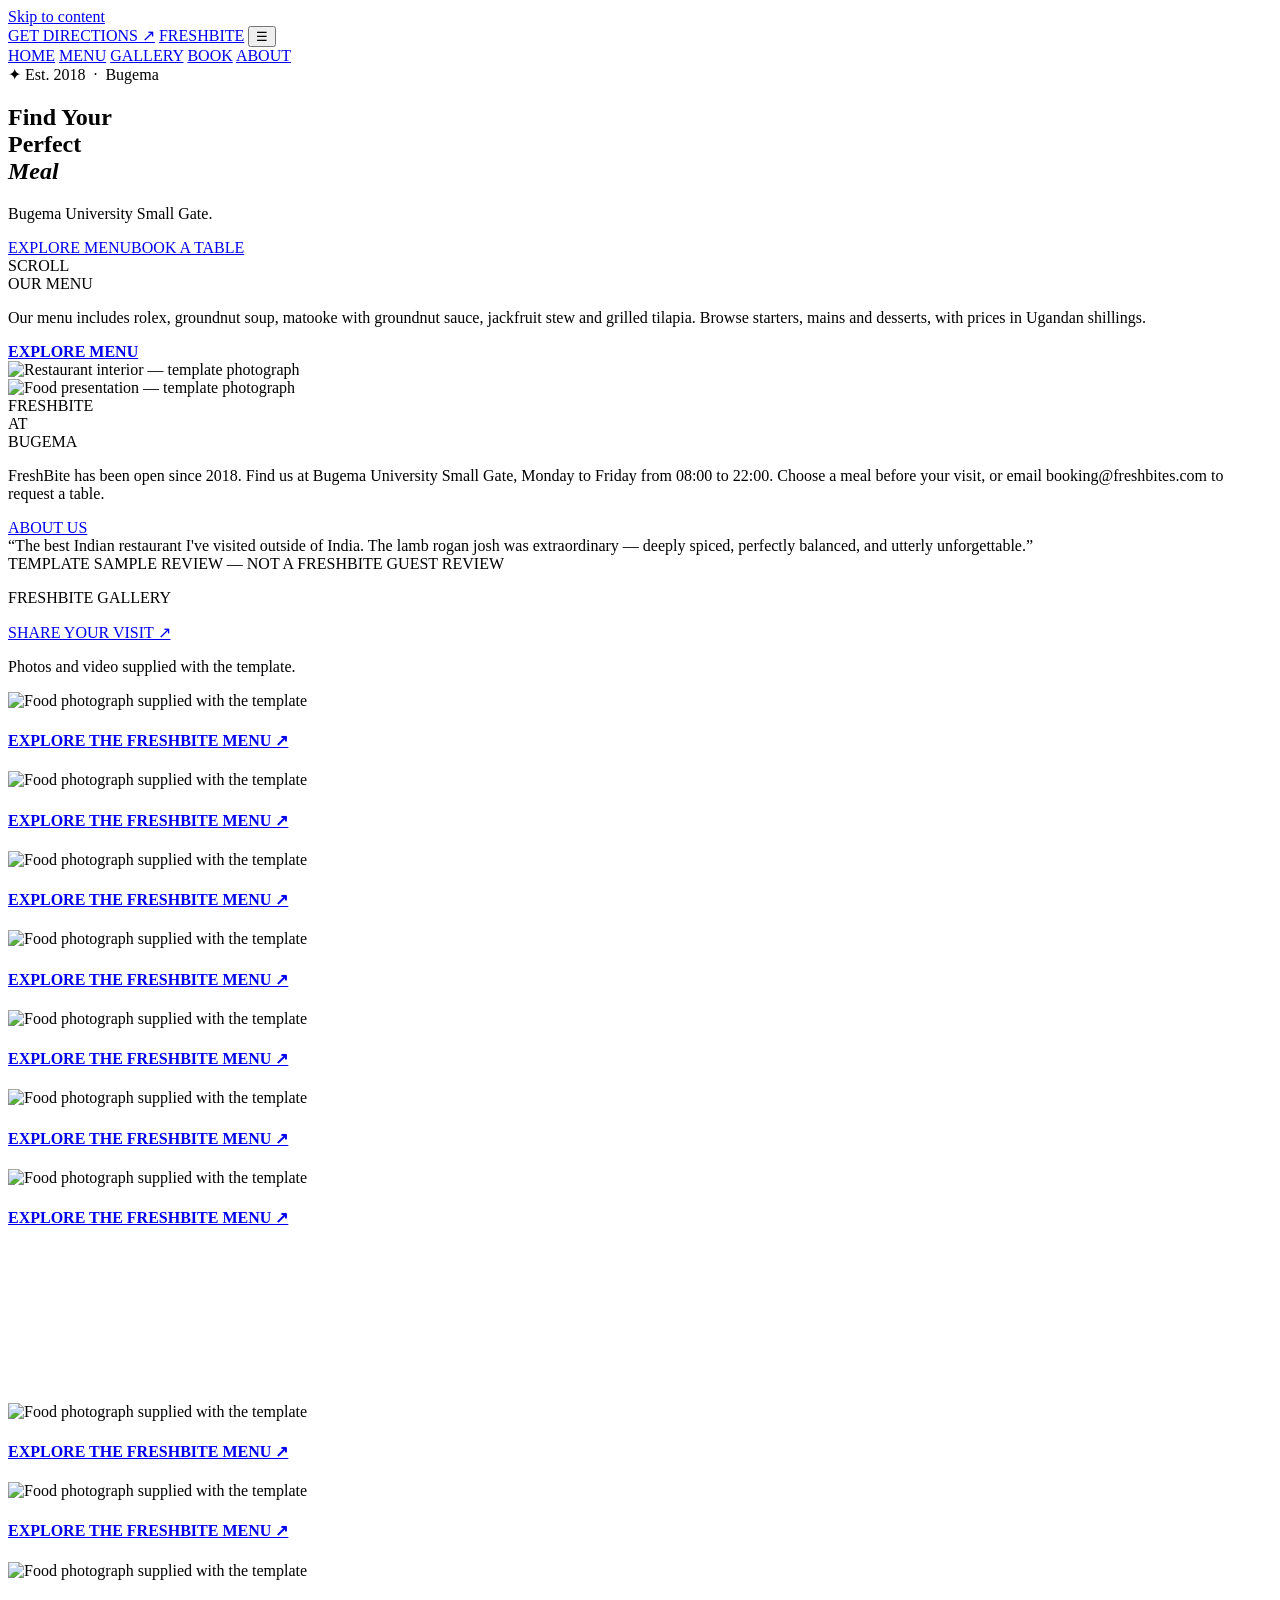
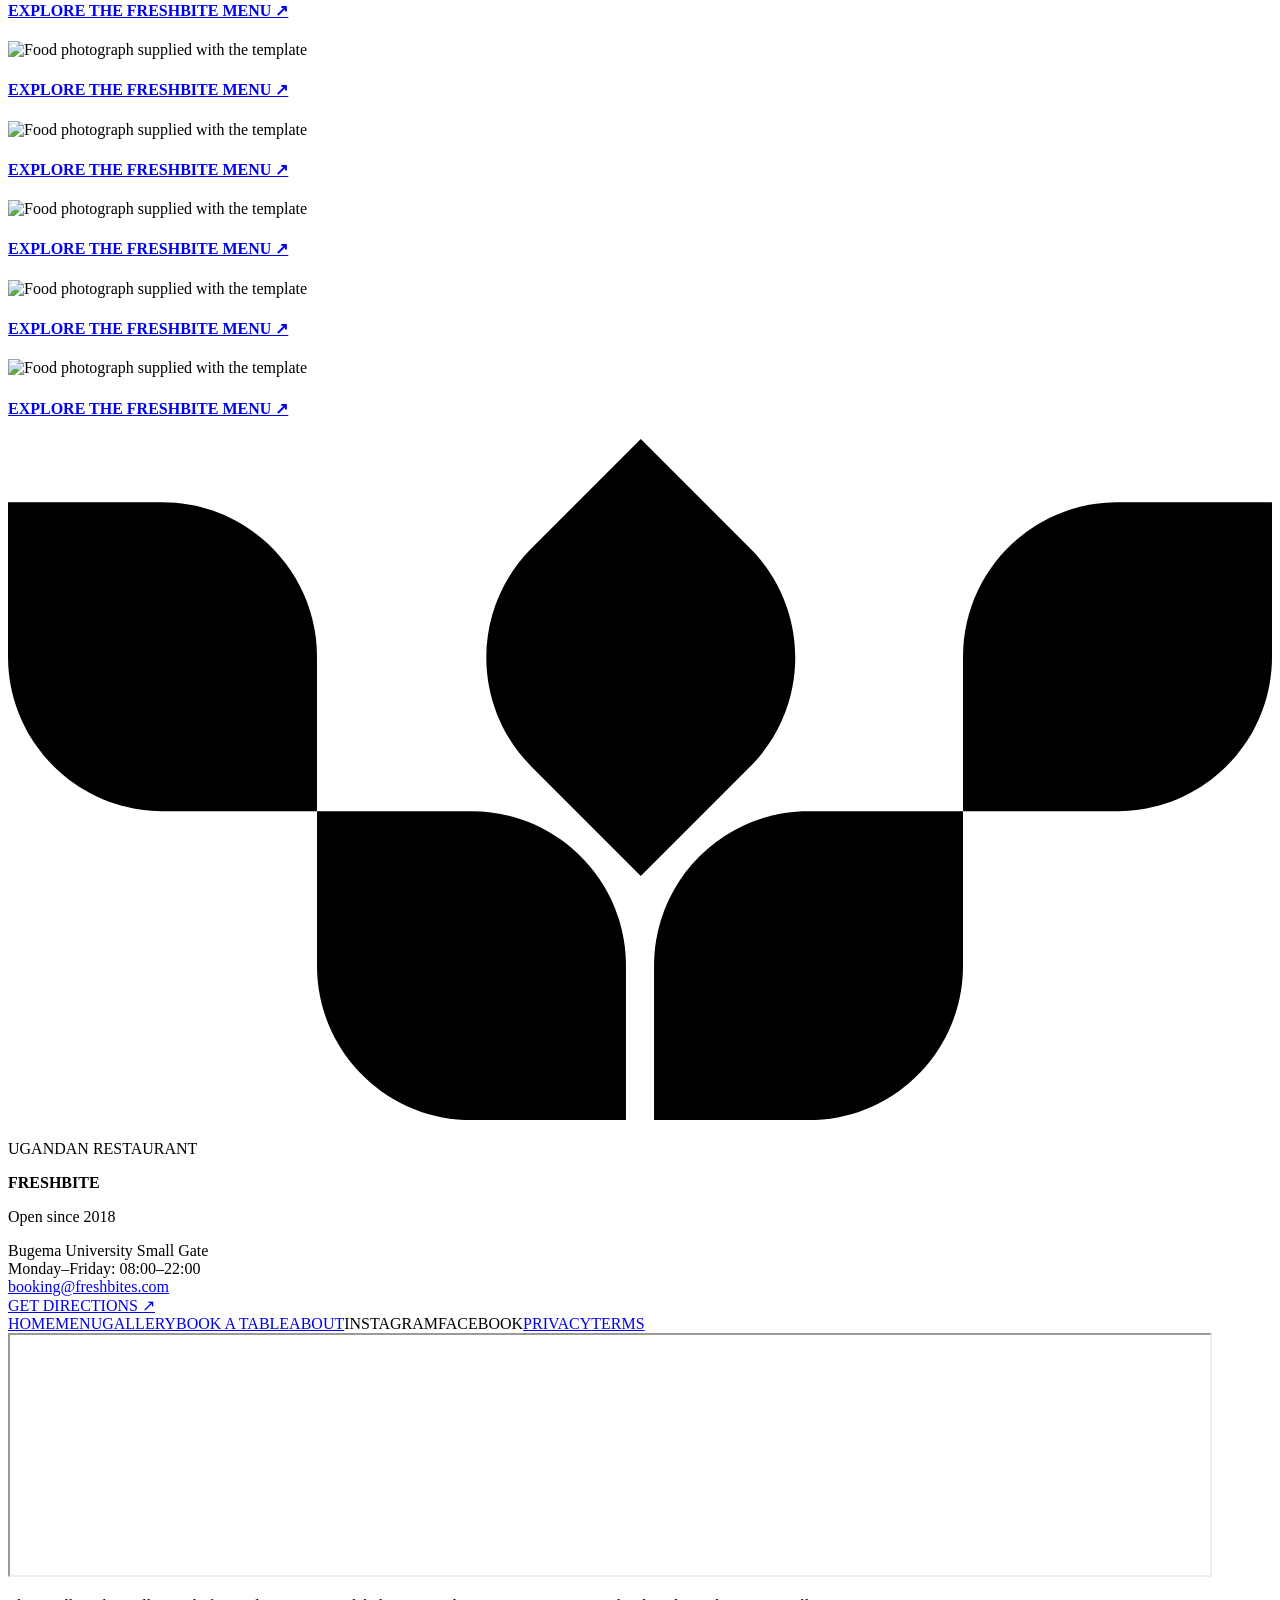
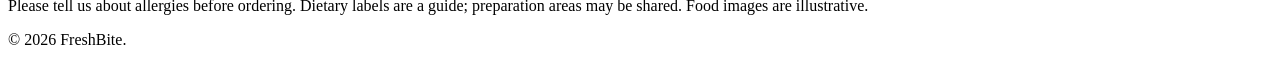
==== index.html @ 44c50e16 "First commit" ====
<!DOCTYPE html>
<html lang="en">
<head>
  <meta charset="UTF-8">
  <meta name="viewport" content="width=device-width, initial-scale=1.0">
  <meta name="description" content="Rolex, matooke and grilled tilapia at Bugema University Small Gate. View our menu and request a table. Open Monday–Friday, 08:00–22:00.">
  <meta name="theme-color" content="#999c68">
  <meta property="og:type" content="website">
  <meta property="og:title" content="FreshBite — Restaurant at Bugema University Small Gate">
  <meta property="og:description" content="Rolex, matooke and grilled tilapia at Bugema University Small Gate. View our menu and request a table. Open Monday–Friday, 08:00–22:00.">
  <meta property="og:image" content="images/hero.webp">
  <meta name="twitter:card" content="summary_large_image">
  <title>FreshBite — Restaurant at Bugema University Small Gate</title>
  <link rel="icon" type="image/svg+xml" href="data:image/svg+xml,%3Csvg xmlns='http://www.w3.org/2000/svg' viewBox='0 0 180 97'%3E%3Cpath fill='%23999c68' d='M92 75c0-12.15 9.85-22 22-22h22v22c0 12.15-9.85 22-22 22H92V75Z'/%3E%3Cpath fill='%23999c68' d='M136 31c0-12.15 9.85-22 22-22h22v22c0 12.15-9.85 22-22 22h-22V31Z'/%3E%3Cpath fill='%23999c68' d='M88 75c0-12.15-9.85-22-22-22H44v22c0 12.15 9.85 22 22 22h22V75Z'/%3E%3Cpath fill='%23999c68' d='M44 31c0-12.15-9.85-22-22-22H0v22c0 12.15 9.85 22 22 22h22V31Z'/%3E%3Cpath fill='%23999c68' d='M74.556 46.67c-8.591-8.592-8.591-22.522 0-31.113L90.113 0l15.556 15.556c8.592 8.591 8.592 22.521 0 31.113L90.113 62.226 74.556 46.67Z'/%3E%3C/svg%3E">
  <link rel="stylesheet" href="css/style.css">
  <link rel="stylesheet" href="css/freshbite.css">
</head>
<body>
<a class="skip-link" href="#main">Skip to content</a>
  <nav class="topnav" id="myTopnav" aria-label="Main navigation">
    <div class="nav-top-row">
      <a class="nav-directions" href="https://www.google.com/maps/search/?api=1&amp;query=Bugema+University+Small+Gate+Uganda" target="_blank" rel="noopener noreferrer" aria-label="Get directions to FreshBite"><span>GET DIRECTIONS </span>↗</a>
      <a class="logo" href="index.html" aria-label="FreshBite home">FRESHBITE</a>
      <button class="nav-hamburger" id="navHamburger" type="button" aria-label="Open navigation" aria-expanded="false" aria-controls="navLinks">&#9776;</button>
    </div>
    <div class="nav-links" id="navLinks">
      <a href="index.html" class="active" aria-current="page">HOME</a>
      <a href="menu.html">MENU</a>
      <a href="index.html#gallery">GALLERY</a>
      <a href="book-a-table.html">BOOK</a>
      <a href="about.html">ABOUT</a>
    </div>
  </nav>
<main id="main">


  <!-- ══════════════════════════════════════
       HERO — Fully rebuilt with rich content
       ══════════════════════════════════════ -->
  <section class="hero" id="heroSection">
    <div class="hero-inner">

      <div class="hero-badge">&#10022; Est. 2018 &nbsp;&middot;&nbsp; Bugema</div>

      <h1 class="hero-title">
        Find Your<br>
        Perfect<br>
        <em>Meal</em>
      </h1>
      <p class="hero-sub">Bugema University Small Gate.</p>
      <div class="hero-ctas"><a class="btn-primary" href="menu.html">EXPLORE MENU</a><a class="btn-ghost" href="book-a-table.html">BOOK A TABLE</a></div>
   </div>

    <!-- Scroll indicator -->
    <div class="hero-scroll-hint">
      <span>SCROLL</span>
      <div class="scroll-line"></div>
    </div>
  </section>



  <!-- ══════════════════════════════════════
       MENU INTRO
       ══════════════════════════════════════ -->
  <section class="about">
    <div class="big-text">OUR MENU</div>
    <div class="small-text">
      <p>Our menu includes rolex, groundnut soup, matooke with groundnut sauce, jackfruit stew and grilled tilapia. Browse starters, mains and desserts, with prices in Ugandan shillings.</p>
      <a href="menu.html"><b>EXPLORE MENU</b></a>
    </div>
  </section>

  <!-- ══════════════════════════════════════
       IMAGE DUO
       ══════════════════════════════════════ -->
  <div class="image-box">
    <div class="img1">
      <img src="images/about-1.webp" alt="Restaurant interior — template photograph" width="936" height="1368">
    </div>
    <div class="img2">
      <img src="images/about-2.webp" alt="Food presentation — template photograph" width="609" height="890">
    </div>
  </div>

  <!-- ══════════════════════════════════════
       GREEN BANNER
       ══════════════════════════════════════ -->
  <section class="box-section">
    <div class="box1">FRESHBITE<br>AT<br>BUGEMA</div>
    <div class="box2">
      <p>FreshBite has been open since 2018. Find us at Bugema University Small Gate, Monday to Friday from 08:00 to 22:00. Choose a meal before your visit, or email booking@freshbites.com to request a table.</p>
      <a href="about.html">ABOUT US</a>
    </div>
  </section>

  <!-- ══════════════════════════════════════
       TESTIMONIAL STRIP
       ══════════════════════════════════════ -->
  <div class="testimonial-strip">
    <div class="testimonial-quote">
      &ldquo;The best Indian restaurant I've visited outside of India. The lamb rogan josh was extraordinary — deeply spiced, perfectly balanced, and utterly unforgettable.&rdquo;
    </div>
    <div class="testimonial-author">TEMPLATE SAMPLE REVIEW — NOT A FRESHBITE GUEST REVIEW</div>
  </div>

  <!-- ══════════════════════════════════════
       MOMENTS HEADING
       ══════════════════════════════════════ -->
  <div class="tag" id="gallery">
    <p>FRESHBITE GALLERY</p>
    <a href="gallery.html">SHARE YOUR VISIT ↗</a>
  </div>

  <!-- ══════════════════════════════════════
       PHOTO GRID
       ══════════════════════════════════════ -->
  <p class="gallery-caption">Photos and video supplied with the template.</p>
  <div class="grid-container">
    <div class="item1">
      <img src="images/gallary-1.webp" alt="Food photograph supplied with the template" width="600" height="899">
      <h4 class="price"><a href="menu.html">EXPLORE THE FRESHBITE MENU ↗</a></h4>
    </div>
    <div class="item2">
      <img src="images/gallery-2.webp" alt="Food photograph supplied with the template" width="274" height="205">
      <h4 class="price"><a href="menu.html">EXPLORE THE FRESHBITE MENU ↗</a></h4>
    </div>
    <div class="item3">
      <img src="images/gallery-3.webp" alt="Food photograph supplied with the template" width="1200" height="1797">
      <h4 class="price"><a href="menu.html">EXPLORE THE FRESHBITE MENU ↗</a></h4>
    </div>
    <div class="item4">
      <img src="images/gallery-4.webp" alt="Food photograph supplied with the template" width="1200" height="800">
      <h4 class="price"><a href="menu.html">EXPLORE THE FRESHBITE MENU ↗</a></h4>
    </div>
    <div class="item5">
      <img src="images/gallery-5.webp" alt="Food photograph supplied with the template" width="1200" height="800">
      <h4 class="price"><a href="menu.html">EXPLORE THE FRESHBITE MENU ↗</a></h4>
    </div>
    <div class="item6">
      <img src="images/gallery-6.webp" alt="Food photograph supplied with the template" width="1200" height="800">
      <h4 class="price"><a href="menu.html">EXPLORE THE FRESHBITE MENU ↗</a></h4>
    </div>
    <div class="item7">
      <img src="images/gallery-7.webp" alt="Food photograph supplied with the template" width="1200" height="800">
      <h4 class="price"><a href="menu.html">EXPLORE THE FRESHBITE MENU ↗</a></h4>
    </div>
    <div class="item8">
      <video src="videos/video-1.mp4" autoplay muted loop playsinline></video>
    </div>
    <div class="item9">
      <img src="images/gallery-8.webp" alt="Food photograph supplied with the template" width="1200" height="1792">
      <h4 class="price"><a href="menu.html">EXPLORE THE FRESHBITE MENU ↗</a></h4>
    </div>
    <div class="item10">
      <img src="images/gallery-9.webp" alt="Food photograph supplied with the template" width="1200" height="800">
      <h4 class="price"><a href="menu.html">EXPLORE THE FRESHBITE MENU ↗</a></h4>
    </div>
    <div class="item11">
      <img src="images/gallery-10.webp" alt="Food photograph supplied with the template" width="600" height="400">
      <h4 class="price"><a href="menu.html">EXPLORE THE FRESHBITE MENU ↗</a></h4>
    </div>
    <div class="item12">
      <img src="images/gallery-11.webp" alt="Food photograph supplied with the template" width="600" height="900">
      <h4 class="price"><a href="menu.html">EXPLORE THE FRESHBITE MENU ↗</a></h4>
    </div>
    <div class="item13">
      <img src="images/gallery-12.webp" alt="Food photograph supplied with the template" width="1200" height="797">
      <h4 class="price"><a href="menu.html">EXPLORE THE FRESHBITE MENU ↗</a></h4>
    </div>
    <div class="item14">
      <img src="images/gallery-13.webp" alt="Food photograph supplied with the template" width="1200" height="1800">
      <h4 class="price"><a href="menu.html">EXPLORE THE FRESHBITE MENU ↗</a></h4>
    </div>
    <div class="item15">
      <img src="images/gallery-14.webp" alt="Food photograph supplied with the template" width="1200" height="810">
      <h4 class="price"><a href="menu.html">EXPLORE THE FRESHBITE MENU ↗</a></h4>
    </div>
    <div class="item16">
      <img src="images/gallery-16.jpg" alt="Food photograph supplied with the template" width="5472" height="3648">
      <h4 class="price"><a href="menu.html">EXPLORE THE FRESHBITE MENU ↗</a></h4>
    </div>
  </div>

  <!-- ══════════════════════════════════════
       FOOTER
       ══════════════════════════════════════ -->
  
</main>
<footer class="footer">
    <div class="footer-logo">
      <svg preserveAspectRatio="xMidYMid meet" viewBox="0 0 180 97" xmlns="http://www.w3.org/2000/svg" aria-hidden="true">
        <path fill="#000" d="M92 75c0-12.15 9.85-22 22-22h22v22c0 12.15-9.85 22-22 22H92V75Z"/>
        <path fill="#000" d="M136 31c0-12.15 9.85-22 22-22h22v22c0 12.15-9.85 22-22 22h-22V31Z"/>
        <path fill="#000" d="M88 75c0-12.15-9.85-22-22-22H44v22c0 12.15 9.85 22 22 22h22V75Z"/>
        <path fill="#000" d="M44 31c0-12.15-9.85-22-22-22H0v22c0 12.15 9.85 22 22 22h22V31Z"/>
        <path fill="#000" d="M74.556 46.67c-8.591-8.592-8.591-22.522 0-31.113L90.113 0l15.556 15.556c8.592 8.591 8.592 22.521 0 31.113L90.113 62.226 74.556 46.67Z"/>
      </svg>
    </div>
    <div class="footer-box">
      <div class="footer-box1"><p>UGANDAN RESTAURANT</p><b>FRESHBITE</b><p class="footer-since">Open since 2018</p></div>
      <div class="footer-box2">Bugema University Small Gate<br>Monday–Friday: 08:00–22:00<br><a href="mailto:booking@freshbites.com">booking@freshbites.com</a><br><a class="footer-directions" href="https://www.google.com/maps/search/?api=1&amp;query=Bugema+University+Small+Gate+Uganda" target="_blank" rel="noopener noreferrer">GET DIRECTIONS ↗</a></div>
      <div class="footer-box3"><a href="index.html">HOME</a><a href="menu.html">MENU</a><a href="index.html#gallery">GALLERY</a><a href="book-a-table.html">BOOK A TABLE</a><a href="about.html">ABOUT</a><a role="link" aria-disabled="true">INSTAGRAM</a><a role="link" aria-disabled="true">FACEBOOK</a><a href="information.html#privacy">PRIVACY</a><a href="information.html#terms">TERMS</a></div>
    </div>
    <div class="footer-map"><iframe title="Map of Bugema University Small Gate, Uganda" src="https://maps.google.com/maps?q=Bugema%20University%20Small%20Gate%20Uganda&amp;z=15&amp;output=embed" width="1200" height="240" loading="lazy" referrerpolicy="no-referrer-when-downgrade" allowfullscreen></iframe></div>
    <p class="dietary-notice">Please tell us about allergies before ordering. Dietary labels are a guide; preparation areas may be shared. Food images are illustrative.</p>
    <p>© <span data-year>2026</span> FreshBite.</p>
  </footer>
<script src="js/main.js"></script>
</body>
</html>
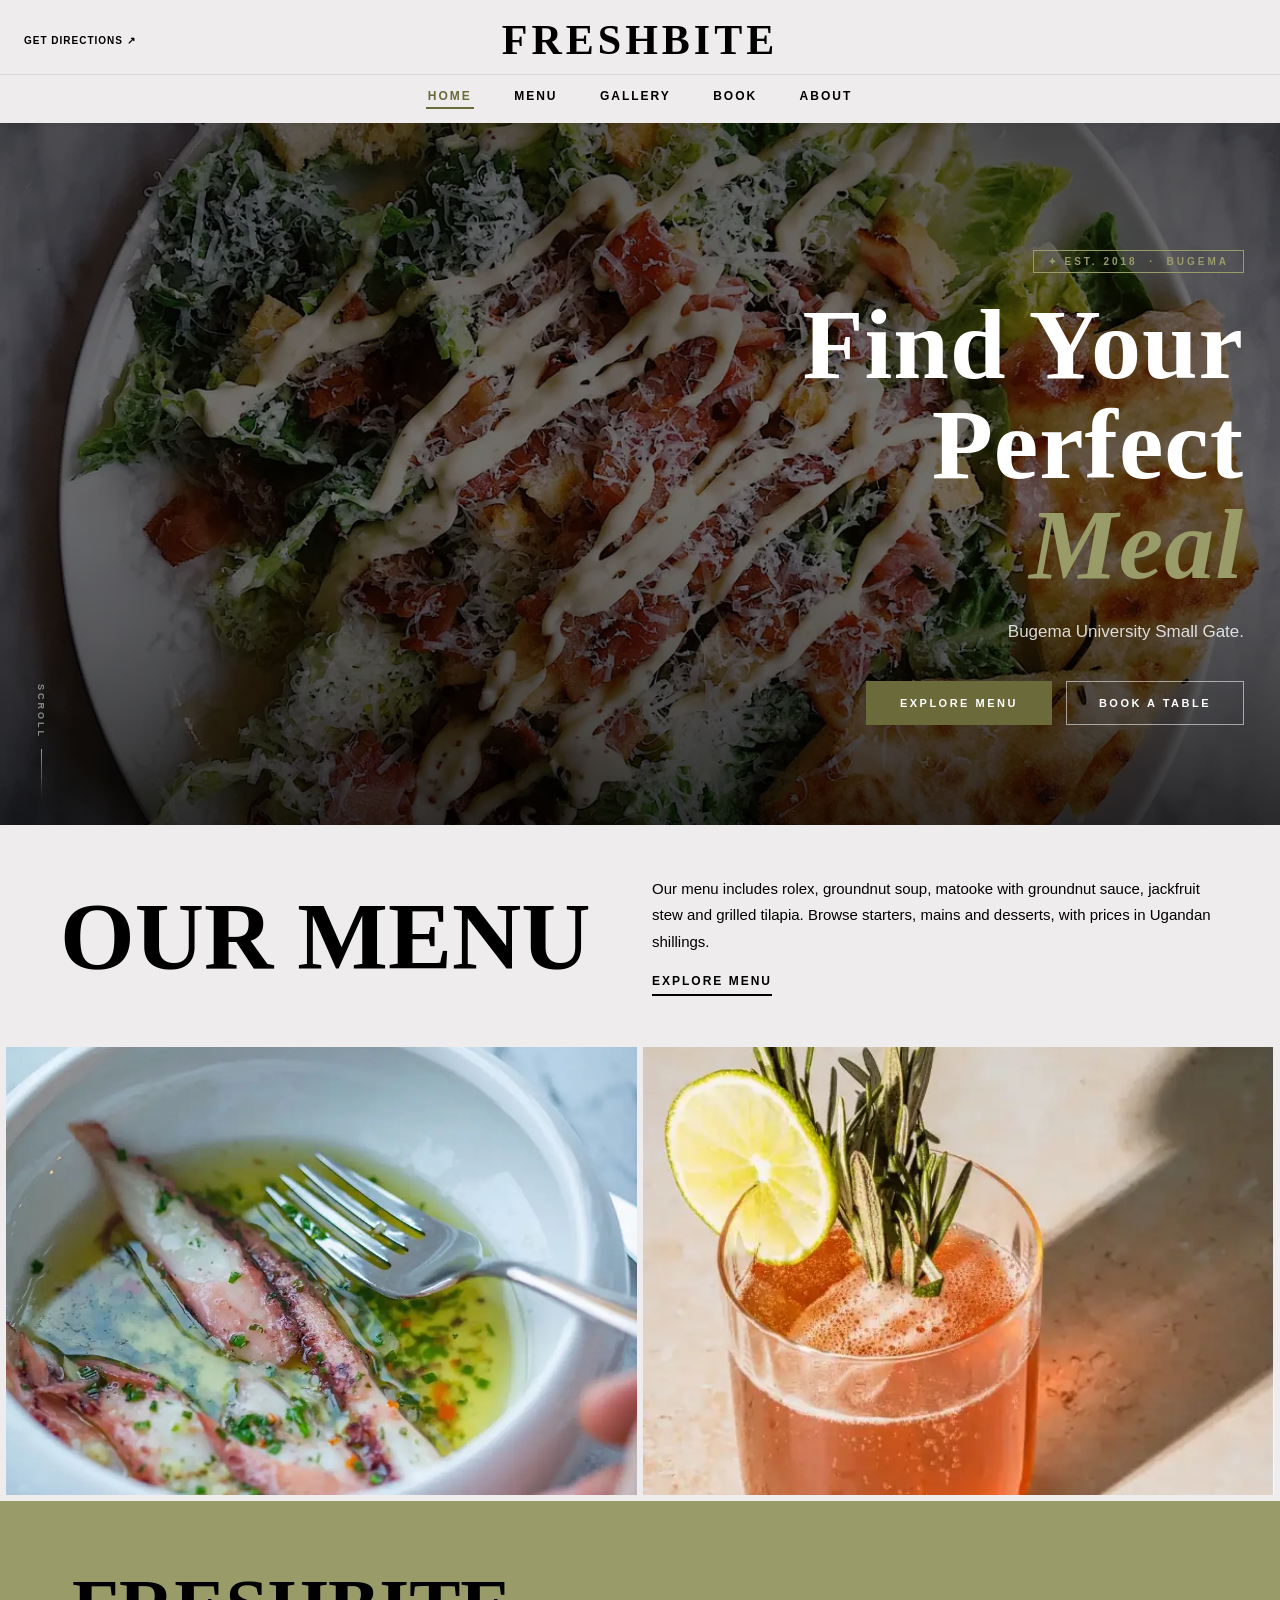
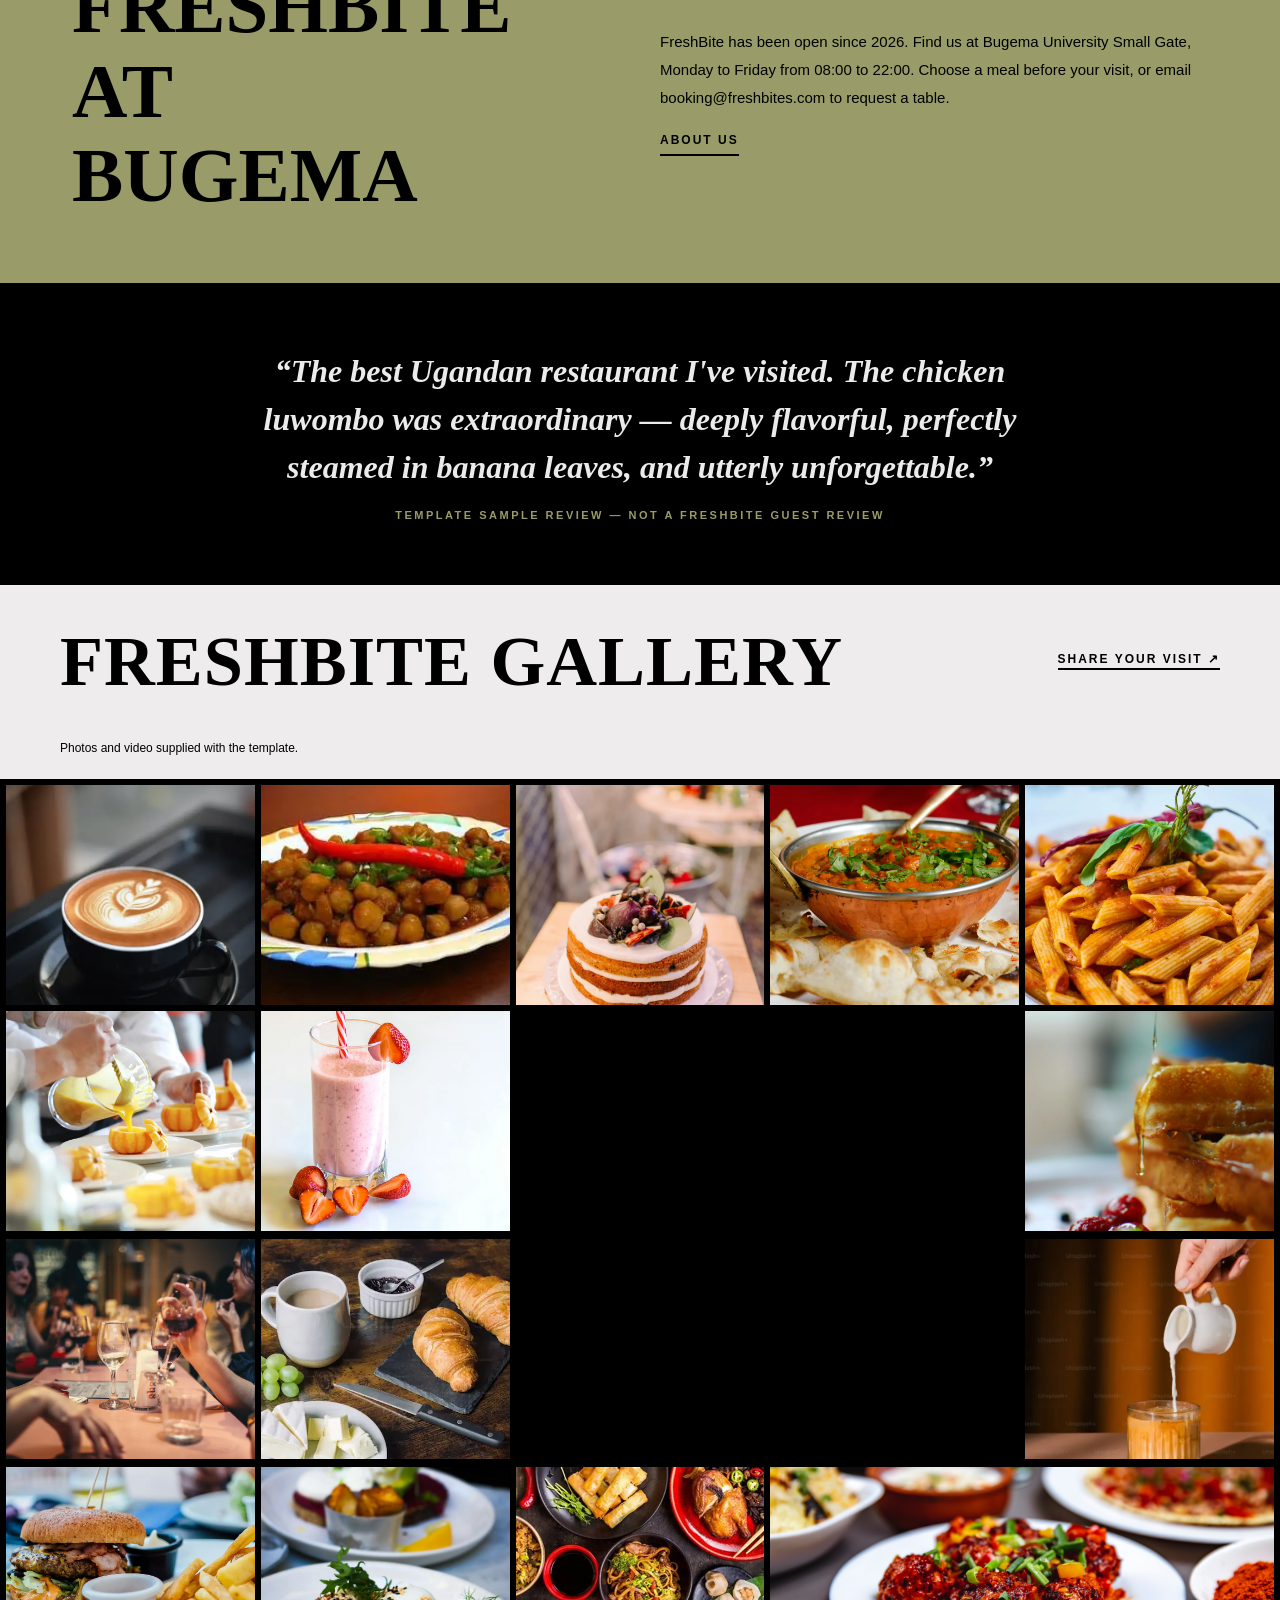
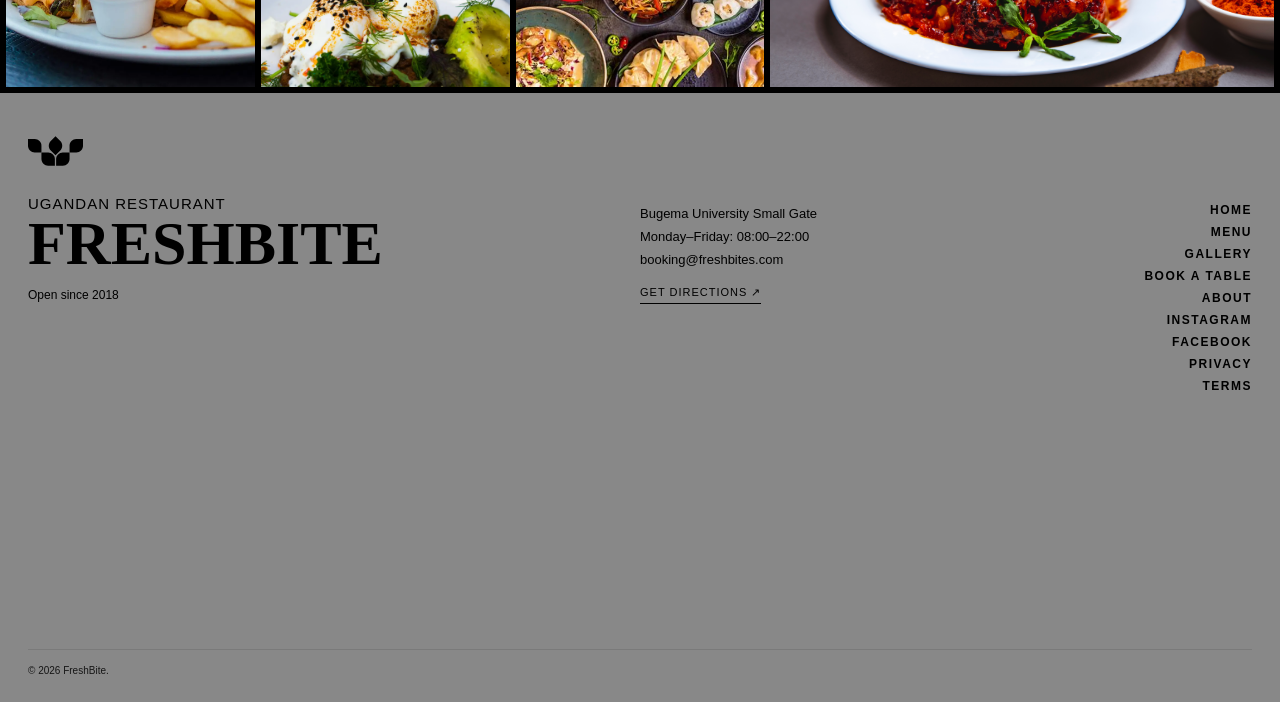
==== commit 34711c07: "Update index.html" ====
--- a/index.html
+++ b/index.html
@@ -89,7 +89,7 @@
   <section class="box-section">
     <div class="box1">FRESHBITE<br>AT<br>BUGEMA</div>
     <div class="box2">
-      <p>FreshBite has been open since 2018. Find us at Bugema University Small Gate, Monday to Friday from 08:00 to 22:00. Choose a meal before your visit, or email booking@freshbites.com to request a table.</p>
+      <p>FreshBite has been open since 2026. Find us at Bugema University Small Gate, Monday to Friday from 08:00 to 22:00. Choose a meal before your visit, or email booking@freshbites.com to request a table.</p>
       <a href="about.html">ABOUT US</a>
     </div>
   </section>
@@ -99,7 +99,7 @@
        ══════════════════════════════════════ -->
   <div class="testimonial-strip">
     <div class="testimonial-quote">
-      &ldquo;The best Indian restaurant I've visited outside of India. The lamb rogan josh was extraordinary — deeply spiced, perfectly balanced, and utterly unforgettable.&rdquo;
+      &ldquo;The best Ugandan restaurant I've visited. The chicken luwombo was extraordinary — deeply flavorful, perfectly steamed in banana leaves, and utterly unforgettable.&rdquo;
     </div>
     <div class="testimonial-author">TEMPLATE SAMPLE REVIEW — NOT A FRESHBITE GUEST REVIEW</div>
   </div>
@@ -203,7 +203,6 @@
       <div class="footer-box3"><a href="index.html">HOME</a><a href="menu.html">MENU</a><a href="index.html#gallery">GALLERY</a><a href="book-a-table.html">BOOK A TABLE</a><a href="about.html">ABOUT</a><a role="link" aria-disabled="true">INSTAGRAM</a><a role="link" aria-disabled="true">FACEBOOK</a><a href="information.html#privacy">PRIVACY</a><a href="information.html#terms">TERMS</a></div>
     </div>
     <div class="footer-map"><iframe title="Map of Bugema University Small Gate, Uganda" src="https://maps.google.com/maps?q=Bugema%20University%20Small%20Gate%20Uganda&amp;z=15&amp;output=embed" width="1200" height="240" loading="lazy" referrerpolicy="no-referrer-when-downgrade" allowfullscreen></iframe></div>
-    <p class="dietary-notice">Please tell us about allergies before ordering. Dietary labels are a guide; preparation areas may be shared. Food images are illustrative.</p>
     <p>© <span data-year>2026</span> FreshBite.</p>
   </footer>
 <script src="js/main.js"></script>
--- a/css/style.css
+++ b/css/style.css
@@ -0,0 +1,947 @@
+/* ============================================
+   SPICE HAVEN RESTAURANT — Global Stylesheet
+   ============================================ */
+
+/* ---------- CSS Variables ---------- */
+:root {
+  --bg:          #eeecec;
+  --accent:      #999c68;
+  --accent-dark: #6a6a3a;
+  --black:       #000000;
+  --gray:        #6a6a6a;
+  --footer-bg:   #888888;
+  --white:       #ffffff;
+  --font-display: 'Georgia', 'Times New Roman', serif;
+  --font-body:    'Trebuchet MS', 'Lucida Sans', sans-serif;
+}
+
+/* ---------- Reset & Base ---------- */
+*, *::before, *::after { box-sizing: border-box; margin: 0; padding: 0; }
+html   { scroll-behavior: smooth; }
+body   { font-family: var(--font-body); background-color: var(--bg); color: var(--black); overflow-x: hidden; }
+img    { display: block; max-width: 100%; height: auto; }
+a      { text-decoration: none; color: inherit; }
+
+
+/* ============================================
+   NAVBAR  — Logo centered top row, links row below
+   ============================================ */
+.topnav {
+  position: fixed;
+  top: 0; left: 0;
+  width: 100%;
+  background-color: var(--bg);
+  z-index: 1000;
+  box-shadow: 0 1px 4px rgba(0,0,0,0.08);
+  /* two-row column layout */
+  display: flex;
+  flex-direction: column;
+  align-items: stretch;
+}
+
+/* ── Row 1: logo ── */
+.nav-top-row {
+  display: flex;
+  align-items: center;
+  justify-content: center;
+  padding: 16px 24px 0;
+  position: relative;       /* anchor for hamburger */
+}
+
+.logo {
+  font-family: var(--font-display);
+  font-size: clamp(22px, 3.5vw, 42px);
+  font-weight: 900;
+  letter-spacing: 4px;
+  text-align: center;
+}
+
+/* ── Row 2: links ── */
+.nav-links {
+  display: flex;
+  align-items: center;
+  justify-content: center;
+  gap: clamp(14px, 3vw, 44px);
+  padding: 10px 24px 14px;
+  border-top: 1px solid rgba(0,0,0,0.09);
+  margin-top: 10px;
+  flex-wrap: wrap;
+}
+
+.nav-links a {
+  font-size: clamp(10px, 1.1vw, 12px);
+  font-weight: 700;
+  letter-spacing: 2px;
+  color: var(--black);
+  padding: 4px 2px;
+  border-bottom: 2px solid transparent;
+  transition: color .2s, border-color .2s;
+  white-space: nowrap;
+}
+
+.nav-links a:hover,
+.nav-links a.active {
+  color: var(--accent-dark);
+  border-bottom-color: var(--accent-dark);
+}
+
+/* ── Hamburger (hidden on desktop) ── */
+.nav-hamburger {
+  display: none;
+  position: absolute;
+  right: 20px;
+  top: 50%;
+  transform: translateY(-50%);
+  font-size: 22px;
+  background: none;
+  border: none;
+  cursor: pointer;
+  color: var(--black);
+  padding: 4px 8px;
+  line-height: 1;
+}
+
+/* ── Mobile collapse ── */
+@media (max-width: 768px) {
+  .nav-hamburger { display: block; }
+
+  .nav-links {
+    display: none;
+    flex-direction: column;
+    align-items: flex-start;
+    gap: 0;
+    padding: 0 20px 14px;
+    margin-top: 8px;
+  }
+
+  .nav-links a {
+    width: 100%;
+    padding: 11px 0;
+    border-bottom: 1px solid rgba(0,0,0,0.07);
+    font-size: 13px;
+  }
+
+  .topnav.open .nav-links { display: flex; }
+}
+
+
+/* ============================================
+   HERO — Rebuilt
+   ============================================ */
+.hero {
+  /* margin-top set dynamically by JS */
+  position: relative;
+  min-height: clamp(480px, 78vh, 780px);
+background: 
+  linear-gradient(to bottom, rgba(0, 0, 0, 0.6), rgba(0, 0, 0, 0)),
+  url('../images/hero.webp') center/cover no-repeat;
+  background-repeat: no-repeat;
+  background-position: center;
+  background-size: cover;
+  display: flex;
+  flex-direction: column;
+  align-items: flex-end;
+  justify-content: flex-end;
+  padding: 0 0 60px clamp(28px, 7vw, 100px);
+  overflow: hidden;
+}
+
+/* Dark gradient overlay — bottom-heavy for readability */
+.hero::before {
+  content: '';
+  position: absolute;
+  inset: 0;
+  background: linear-gradient(
+    to top,
+    rgba(0,0,0,0.80) 0%,
+    rgba(0,0,0,0.35) 48%,
+    rgba(0,0,0,0.06) 100%
+  );
+  pointer-events: none;
+}
+
+.hero-inner {
+  position: relative;
+  z-index: 1;
+  max-width: 680px;
+  right: 36px;
+  text-align: right;
+}
+
+/* Eyebrow badge */
+.hero-badge {
+  display: inline-block;
+  font-size: 10px;
+  font-weight: 700;
+  letter-spacing: 3px;
+  color: var(--accent);
+  border: 1.5px solid var(--accent);
+  padding: 5px 14px;
+  margin-bottom: 22px;
+  text-transform: uppercase;
+}
+
+/* Main headline */
+.hero-title {
+  font-family: var(--font-display);
+  font-size: clamp(46px, 9vw, 100px);
+  font-weight: 900;
+  color: var(--white);
+  line-height: 1.0;
+  letter-spacing: 1px;
+  margin-bottom: 22px;
+}
+
+.hero-title em {
+  font-style: italic;
+  color: var(--accent);
+}
+
+/* Subheading */
+.hero-sub {
+  font-size: clamp(14px, 1.5vw, 17px);
+  color: rgba(255,255,255,0.82);
+  line-height: 1.75;
+  max-width: 480px;
+  margin-bottom: 34px;
+}
+
+/* CTA buttons */
+.hero-ctas {
+  display: flex;
+  gap: 14px;
+  flex-wrap: wrap;
+  margin-bottom: 40px;
+}
+
+.btn-primary {
+  display: inline-block;
+  background-color: var(--accent-dark);
+  color: var(--white);
+  font-size: 11px;
+  font-weight: 700;
+  letter-spacing: 2.5px;
+  padding: 16px 34px;
+  transition: opacity .2s;
+  justify-content: flex-end;
+}
+.btn-primary:hover { opacity: .85; }
+
+.btn-ghost {
+  display: inline-block;
+  background: transparent;
+  color: var(--white);
+  font-size: 11px;
+  font-weight: 700;
+  letter-spacing: 2.5px;
+  padding: 15px 32px;
+  border: 1.5px solid rgba(255,255,255,0.55);
+  transition: background .2s, border-color .2s;
+}
+.btn-ghost:hover { background: rgba(255,255,255,0.1); border-color: var(--white); }
+
+
+
+/* Scroll hint — bottom-right of hero */
+.hero-scroll-hint {
+  position: absolute;
+  bottom: 28px;
+  left: 36px;
+  z-index: 1;
+  display: flex;
+  flex-direction: column;
+  align-items: center;
+  gap: 10px;
+}
+
+.hero-scroll-hint span {
+  font-size: 9px;
+  font-weight: 700;
+  letter-spacing: 3px;
+  color: rgba(255,255,255,0.5);
+  writing-mode: vertical-rl;
+  text-orientation: mixed;
+}
+
+.scroll-line {
+  width: 1px;
+  height: 48px;
+  background: linear-gradient(to bottom, rgba(255,255,255,0.55), transparent);
+}
+
+@media (max-width: 560px) {
+  .hero { padding: 0 0 44px 22px; min-height: clamp(200px, 60vh, 00px); }
+  .hero-scroll-hint { display: none; }
+  .hero-stat-sep { height: 30px; margin-right: 18px; }
+  .hero-stat { padding-right: 18px; }
+}
+
+
+/* ============================================
+   FEATURES STRIP
+   ============================================ */
+.features-strip {
+  background-color: var(--black);
+  color: var(--white);
+  display: flex;
+  justify-content: center;
+  align-items: stretch;
+  flex-wrap: wrap;
+}
+
+.feature-item {
+  flex: 1;
+  min-width: 180px;
+  padding: clamp(22px, 3vw, 36px) clamp(16px, 2.5vw, 28px);
+  text-align: center;
+  border-right: 1px solid rgba(255,255,255,0.1);
+  transition: background .2s;
+}
+.feature-item:last-child { border-right: none; }
+.feature-item:hover { background: rgba(255,255,255,0.05); }
+
+.feature-icon {
+  font-size: 28px;
+  display: block;
+  margin-bottom: 10px;
+}
+
+.feature-title {
+  font-size: 11px;
+  font-weight: 700;
+  letter-spacing: 2px;
+  text-transform: uppercase;
+  margin-bottom: 8px;
+}
+
+.feature-desc {
+  font-size: 12px;
+  color: rgba(255,255,255,0.52);
+  line-height: 1.65;
+}
+
+@media (max-width: 560px) {
+  .features-strip { flex-direction: column; }
+  .feature-item { border-right: none; border-bottom: 1px solid rgba(255,255,255,0.1); }
+  .feature-item:last-child { border-bottom: none; }
+}
+
+
+/* ============================================
+   MENU INTRO
+   ============================================ */
+.about {
+  display: flex;
+  align-items: center;
+  background-color: var(--bg);
+  padding: clamp(28px, 4vw, 56px) clamp(20px, 5vw, 60px);
+  gap: 24px;
+  flex-wrap: wrap;
+}
+
+.big-text {
+  font-family: var(--font-display);
+  font-size: clamp(40px, 8vw, 96px);
+  font-weight: 900;
+  flex: 1;
+  min-width: 180px;
+}
+
+.small-text {
+  flex: 1;
+  min-width: 220px;
+  font-size: clamp(13px, 1.5vw, 15px);
+  line-height: 1.75;
+}
+
+.small-text a {
+  display: inline-block;
+  margin-top: 16px;
+  font-size: 12px;
+  font-weight: 700;
+  letter-spacing: 2px;
+  border-bottom: 2px solid var(--black);
+  padding-bottom: 2px;
+  color: var(--black);
+  transition: opacity .2s;
+}
+.small-text a:hover { opacity: .6; }
+
+
+/* ============================================
+   IMAGE DUO
+   ============================================ */
+.image-box {
+  display: flex;
+  gap: 6px;
+  padding: 0 6px 6px;
+}
+
+.img1, .img2 { flex: 1; overflow: hidden; }
+
+.img1 img, .img2 img {
+  width: 100%;
+  height: clamp(200px, 35vw, 500px);
+  object-fit: cover;
+  transition: transform .4s ease;
+}
+.img1 img:hover, .img2 img:hover { transform: scale(1.03); }
+
+@media (max-width: 768px) {
+  .image-box { flex-direction: column; }
+  .img1 img, .img2 img { height: 230px; }
+}
+
+
+/* ============================================
+   GREEN BANNER
+   ============================================ */
+.box-section {
+  background-color: var(--accent);
+  display: flex;
+  align-items: center;
+  gap: 40px;
+  padding: clamp(36px, 5vw, 72px) clamp(24px, 6vw, 72px);
+  flex-wrap: wrap;
+}
+
+.box1 {
+  font-family: var(--font-display);
+  font-size: clamp(28px, 6vw, 80px);
+  font-weight: 900;
+  line-height: 1.1;
+  flex: 1;
+  min-width: 220px;
+}
+
+.box2 {
+  flex: 1;
+  min-width: 220px;
+  font-size: clamp(13px, 1.5vw, 15px);
+  line-height: 1.85;
+}
+
+.box2 a {
+  display: inline-block;
+  margin-top: 18px;
+  font-size: 12px;
+  font-weight: 700;
+  letter-spacing: 2px;
+  border-bottom: 2px solid var(--black);
+  padding-bottom: 2px;
+  color: var(--black);
+  transition: opacity .2s;
+}
+.box2 a:hover { opacity: .6; }
+
+
+/* ============================================
+   TESTIMONIAL STRIP
+   ============================================ */
+.testimonial-strip {
+  background-color: var(--black);
+  color: var(--white);
+  padding: clamp(36px, 5vw, 68px) clamp(24px, 7vw, 120px);
+  text-align: center;
+}
+
+.testimonial-quote {
+  font-family: var(--font-display);
+  font-size: clamp(18px, 3vw, 32px);
+  font-weight: 700;
+  font-style: italic;
+  line-height: 1.5;
+  max-width: 820px;
+  margin: 0 auto 18px;
+  color: rgba(255,255,255,0.92);
+}
+
+.testimonial-author {
+  font-size: 11px;
+  font-weight: 700;
+  letter-spacing: 2.5px;
+  color: var(--accent);
+  text-transform: uppercase;
+}
+
+
+/* ============================================
+   MOMENTS HEADING (tag)
+   ============================================ */
+.tag {
+  display: flex;
+  align-items: center;
+  justify-content: space-between;
+  padding: clamp(18px, 3vw, 36px) clamp(20px, 5vw, 60px);
+  flex-wrap: wrap;
+  gap: 12px;
+}
+
+.tag p {
+  font-family: var(--font-display);
+  font-size: clamp(22px, 5.5vw, 72px);
+  font-weight: 900;
+  letter-spacing: 1px;
+}
+
+.tag a {
+  font-size: 12px;
+  font-weight: 700;
+  letter-spacing: 2px;
+  color: var(--black);
+  border-bottom: 2px solid var(--black);
+  padding-bottom: 2px;
+  transition: opacity .2s;
+}
+.tag a:hover { opacity: .6; }
+
+
+/* ============================================
+   PHOTO GRID
+   ============================================ */
+.grid-container {
+  display: grid;
+  grid-template-columns: repeat(5, 1fr);
+  gap: 6px;
+  background-color: var(--black);
+  padding: 6px;
+}
+
+.grid-container > div {
+  position: relative;
+  overflow: hidden;
+}
+
+.grid-container img {
+  width: 100%;
+  height: 220px;
+  object-fit: cover;
+  transition: transform .35s ease, opacity .35s ease;
+}
+
+.grid-container video {
+  width: 100%;
+  height: 100%;
+  min-height: 220px;
+  object-fit: cover;
+}
+
+.grid-container > div:hover img { transform: scale(1.06); opacity: .75; }
+
+.price {
+  position: absolute;
+  bottom: 0; left: 0; right: 0;
+  background: rgba(0,0,0,0.62);
+  color: var(--white);
+  font-size: 12px;
+  padding: 7px 10px;
+  transform: translateY(100%);
+  transition: transform .3s ease;
+}
+.grid-container > div:hover .price { transform: translateY(0); }
+
+.item8  { grid-column: span 2; grid-row: span 2; }
+.item8 video { min-height: 446px; }
+.item16 { grid-column: span 2; }
+.item16 video { min-height: 220px; }
+
+@media (max-width: 900px) {
+  .grid-container { grid-template-columns: repeat(3, 1fr); }
+  .item8 { grid-column: span 2; grid-row: span 1; }
+  .item8 video { min-height: 220px; }
+}
+@media (max-width: 560px) {
+  .grid-container { grid-template-columns: repeat(2, 1fr); }
+  .grid-container img { height: 160px; }
+  .grid-container video, .item8 video { min-height: 160px; }
+  .item8 { grid-column: span 2; }
+  .item16 { grid-column: span 2; }
+}
+
+
+/* ============================================
+   FOOTER
+   ============================================ */
+.footer {
+  background-color: var(--footer-bg);
+  padding: 36px 28px 22px;
+}
+
+.footer-logo svg {
+  height: 44px;
+  width: 55px;
+  margin-bottom: 18px;
+}
+
+.footer-box {
+  display: flex;
+  gap: 24px;
+  flex-wrap: wrap;
+  margin-bottom: 22px;
+}
+
+.footer-box1 { flex: 2; min-width: 160px; }
+.footer-box1 p { font-size: 15px; letter-spacing: 1px; }
+.footer-box1 b {
+  font-family: var(--font-display);
+  font-size: clamp(32px, 5vw, 62px);
+  display: block;
+  line-height: 1;
+}
+
+.footer-box2 {
+  flex: 1;
+  min-width: 140px;
+  font-size: 13px;
+  line-height: 1.75;
+  padding-top: 8px;
+}
+
+/* ── Footer nav: column layout (like user requested) ── */
+.footer-box3 {
+  flex: 1;
+  min-width: 120px;
+  display: flex;
+  flex-direction: column;   /* VERTICAL column of links */
+  align-items: flex-end;
+  gap: 8px;
+  padding-top: 8px;
+}
+
+.footer-box3 a {
+  font-size: 12px;
+  font-weight: 600;
+  letter-spacing: 1.5px;
+  color: var(--black);
+  transition: color .2s;
+}
+.footer-box3 a:hover { color: var(--white); }
+
+.footer > p:last-child {
+  font-size: 11px;
+  color: rgba(0,0,0,0.5);
+  margin-top: 14px;
+  border-top: 1px solid rgba(0,0,0,0.1);
+  padding-top: 12px;
+}
+
+@media (max-width: 480px) {
+  .footer-box { flex-direction: column; gap: 26px; }
+  .footer-box3 { align-items: flex-start; }
+  .footer-box1 b { font-size: 36px; }
+}
+
+
+/* ============================================
+   MENU PAGE (video hero, menu panel)
+   ============================================ */
+.menu-hero {
+  margin-top: 0;
+  position: relative;
+  width: 100%;
+  height: clamp(240px, 45vw, 540px);
+  overflow: hidden;
+  background: var(--black);
+}
+.menu-hero video { width: 100%; height: 100%; object-fit: cover; opacity: .85; }
+.menu-hero-title {
+  position: absolute;
+  inset: 0;
+  display: flex;
+  align-items: center;
+  justify-content: center;
+  font-family: var(--font-display);
+  font-size: clamp(48px, 12vw, 130px);
+  font-weight: 900;
+  color: var(--white);
+  letter-spacing: 4px;
+  text-shadow: 0 4px 20px rgba(0,0,0,0.5);
+  pointer-events: none;
+}
+
+.menu-panel {
+  background-color: var(--bg);
+  padding: clamp(28px, 4vw, 60px) clamp(20px, 5vw, 64px);
+}
+
+.menu-images-row {
+  display: flex;
+  gap: 16px;
+  margin-bottom: 44px;
+  flex-wrap: wrap;
+}
+.menu-images-row .img-box { flex: 1; min-width: 120px; overflow: hidden; }
+.menu-images-row .img-box img {
+  width: 100%;
+  height: clamp(120px, 20vw, 220px);
+  object-fit: cover;
+  transition: transform .35s ease;
+}
+.menu-images-row .img-box img:hover { transform: scale(1.05); }
+
+.menu-grid {
+  display: grid;
+  grid-template-columns: repeat(auto-fill, minmax(280px, 1fr));
+  gap: 36px;
+}
+
+.menu-category { border-top: 2px solid var(--black); padding-top: 18px; }
+.menu-category h3 {
+  font-family: var(--font-display);
+  font-size: 13px;
+  font-weight: 700;
+  letter-spacing: 2.5px;
+  text-transform: uppercase;
+  margin-bottom: 18px;
+}
+
+.menu-row {
+  display: flex;
+  justify-content: space-between;
+  align-items: baseline;
+  padding: 9px 0;
+  border-bottom: 1px dotted rgba(0,0,0,0.2);
+  font-size: 14px;
+  gap: 12px;
+}
+.menu-row:last-child { border-bottom: none; }
+.dish-name { flex: 1; }
+.dish-price { font-weight: 700; white-space: nowrap; }
+
+@media (max-width: 480px) { .menu-grid { grid-template-columns: 1fr; } }
+
+
+/* ============================================
+   ABOUT PAGE
+   ============================================ */
+.abt-cont-box { margin-top: 0; background-color: var(--accent); }
+
+.about-box {
+  display: flex;
+  gap: 36px;
+  padding: clamp(36px, 5vw, 80px) clamp(24px, 6vw, 72px);
+  flex-wrap: wrap;
+  align-items: flex-start;
+}
+
+.text-name {
+  flex: 1;
+  min-width: 200px;
+  font-family: var(--font-display);
+  font-size: clamp(48px, 10vw, 112px);
+  font-weight: 900;
+  line-height: 1;
+  display: flex;
+  flex-direction: column;
+  gap: 32px;
+}
+.text-name .footer-logo svg { height: 44px; width: 55px; margin: 0; }
+
+.text-pra { flex: 1.5; min-width: 260px; padding-top: 12px; }
+.text-pra p { font-size: clamp(13px, 1.5vw, 15px); line-height: 1.85; margin-bottom: 18px; }
+
+
+/* ============================================
+   CONTACT SECTION
+   ============================================ */
+.contact-box {
+  background-color: var(--bg);
+  display: flex;
+  gap: 36px;
+  padding: clamp(36px, 5vw, 80px) clamp(24px, 6vw, 72px);
+  flex-wrap: wrap;
+  align-items: flex-start;
+}
+
+.text-box {
+  font-family: var(--font-display);
+  font-size: clamp(36px, 7vw, 76px);
+  font-weight: 900;
+  flex: 1;
+  min-width: 180px;
+  line-height: 1.1;
+}
+
+.text-content,
+.text-content2 {
+  flex: 1;
+  min-width: 180px;
+  font-size: clamp(13px, 1.5vw, 15px);
+  line-height: 2;
+}
+
+.text-content a, .text-content2 a {
+  display: inline-block;
+  font-weight: 700;
+  letter-spacing: 1.5px;
+  font-size: 13px;
+  color: var(--black);
+  border-bottom: 2px solid var(--black);
+  padding-bottom: 1px;
+  transition: opacity .2s;
+}
+.text-content a:hover, .text-content2 a:hover { opacity: .6; }
+.text-content2 p { font-size: 14px; color: var(--gray); }
+
+@media (max-width: 600px) {
+  .about-box, .contact-box { flex-direction: column; }
+}
+
+
+/* ============================================
+   BOOK A TABLE PAGE
+   ============================================ */
+.booking-header {
+  margin-top: 0;
+  text-align: center;
+  padding: clamp(44px, 8vw, 110px) 20px clamp(20px, 4vw, 44px);
+}
+.booking-header h1 {
+  font-family: var(--font-display);
+  font-size: clamp(36px, 9vw, 100px);
+  font-weight: 900;
+  letter-spacing: 2px;
+  line-height: 1;
+}
+
+.booking-controls {
+  display: flex;
+  justify-content: center;
+  gap: clamp(16px, 4vw, 52px);
+  padding: clamp(16px, 3vw, 36px) clamp(16px, 5vw, 64px);
+  flex-wrap: wrap;
+}
+
+.booking-field {
+  display: flex;
+  flex-direction: column;
+  gap: 8px;
+  min-width: 180px;
+  flex: 1;
+  max-width: 260px;
+}
+.booking-field label {
+  font-size: 11px;
+  font-weight: 700;
+  letter-spacing: 2px;
+  text-transform: uppercase;
+}
+.booking-field select,
+.booking-field input[type="date"],
+.booking-field input[type="time"] {
+  font-family: var(--font-body);
+  font-size: 15px;
+  padding: 10px 4px;
+  background: transparent;
+  border: none;
+  border-bottom: 2px solid var(--black);
+  outline: none;
+  cursor: pointer;
+  width: 100%;
+  color: var(--black);
+  appearance: none;
+  -webkit-appearance: none;
+}
+.booking-field select:focus,
+.booking-field input:focus { border-bottom-color: var(--accent-dark); }
+
+.booking-divider {
+  border: none;
+  border-top: 1px solid rgba(0,0,0,0.18);
+  margin: 8px clamp(16px, 5vw, 64px);
+}
+
+.time-slot-label {
+  font-size: 13px;
+  font-weight: 600;
+  letter-spacing: 1px;
+  padding: 8px clamp(16px, 5vw, 64px) 16px;
+}
+
+.time-grid {
+  display: grid;
+  grid-template-columns: repeat(auto-fill, minmax(130px, 1fr));
+  gap: 8px;
+  padding: 0 clamp(16px, 5vw, 64px) clamp(44px, 7vw, 88px);
+  max-width: 900px;
+  margin: 0 auto;
+}
+
+.time-slot {
+  border: 1.5px solid var(--black);
+  text-align: center;
+  font-size: 14px;
+  font-weight: 600;
+  padding: 13px 8px;
+  cursor: pointer;
+  transition: background-color .2s, color .2s;
+  user-select: none;
+}
+.time-slot:hover, .time-slot.selected {
+  background-color: var(--accent-dark);
+  color: var(--white);
+  border-color: var(--accent-dark);
+}
+
+.book-btn {
+  display: block;
+  background-color: var(--accent-dark);
+  color: var(--white);
+  font-family: var(--font-body);
+  font-size: 16px;
+  font-weight: 700;
+  letter-spacing: 2px;
+  padding: 18px 32px;
+  border: none;
+  cursor: pointer;
+  width: clamp(200px, 80%, 320px);
+  margin: 0 auto 44px;
+  transition: opacity .2s;
+}
+.book-btn:hover { opacity: .85; }
+
+.form-popup {
+  display: none;
+  position: fixed;
+  inset: 0;
+  background: rgba(0,0,0,0.52);
+  z-index: 2000;
+  align-items: center;
+  justify-content: center;
+}
+.form-popup.active { display: flex; }
+
+.form-container {
+  background: var(--white);
+  padding: 44px 36px;
+  max-width: 440px;
+  width: 90%;
+  text-align: center;
+  position: relative;
+}
+.form-container h1 {
+  font-family: var(--font-display);
+  font-size: clamp(20px, 4vw, 26px);
+  font-weight: 700;
+  line-height: 1.3;
+  margin-bottom: 16px;
+}
+.form-container p { font-size: 14px; color: var(--gray); margin-bottom: 28px; line-height: 1.75; }
+
+.btn.cancel {
+  background: var(--black);
+  color: var(--white);
+  border: none;
+  padding: 14px 40px;
+  font-size: 14px;
+  font-weight: 600;
+  letter-spacing: 1.5px;
+  cursor: pointer;
+  transition: opacity .2s;
+}
+.btn.cancel:hover { opacity: .75; }
+
+@media (max-width: 480px) {
+  .booking-controls { flex-direction: column; align-items: stretch; }
+  .booking-field { max-width: 100%; }
+}
--- a/css/freshbite.css
+++ b/css/freshbite.css
@@ -0,0 +1,96 @@
+/* FreshBite content and functional controls. Original template styling is in style.css. */
+:root { --nav-height: 132px; }
+html { scroll-padding-top: calc(var(--nav-height) + 20px); }
+#heroSection { margin-top: var(--nav-height); }
+button, input, select { font: inherit; }
+button { cursor: pointer; }
+[hidden] { display: none !important; }
+:focus-visible { outline: 3px solid var(--black); outline-offset: 5px; }
+.sr-only { position: absolute; width: 1px; height: 1px; margin: -1px; padding: 0; overflow: hidden; clip: rect(0, 0, 0, 0); white-space: nowrap; border: 0; }
+.skip-link { position: fixed; top: 12px; left: 16px; z-index: 2000; padding: 12px 20px; background: var(--white); transform: translateY(-200%); }
+.skip-link:focus { transform: translateY(0); }
+.nav-directions { position: absolute; left: 24px; font-size: 10px; font-weight: 700; letter-spacing: 1px; padding-block: 12px; }
+.nav-hamburger { width: 44px; height: 44px; }
+.hero-sub { margin-left: auto; }
+.hero-ctas { justify-content: flex-end; }
+.hero :focus-visible { outline-color: var(--white); }
+.dish-copy { flex: 1; min-width: 0; }
+.dish-copy > .dish-name { font-size: 14px; }
+.dish-name a:hover { text-decoration: underline; text-underline-offset: 4px; }
+.dish-copy > p { font-size: 12px; line-height: 1.65; color: #505050; margin-top: 4px; }
+.dish-tags { display: inline-block; font-size: 10px; margin-top: 6px; color: #494927; }
+.dish-price { font-size: 12px; }
+.category-book, .plain-link { display: inline-block; font-size: 12px; font-weight: 700; letter-spacing: 1.5px; border-bottom: 2px solid var(--black); padding-block: 12px 4px; margin-top: 16px; }
+.menu-controls { display: flex; align-items: center; justify-content: space-between; flex-wrap: wrap; gap: 20px; padding-block: 16px; border-block: 1px solid #0003; }
+.dietary-filters { display: flex; flex-wrap: wrap; gap: 12px 24px; }
+.dietary-filters button { background: none; color: var(--black); padding-block: 10px; border: 0; border-bottom: 2px solid transparent; font-size: 11px; letter-spacing: 1px; min-height: 44px; }
+.dietary-filters button[aria-pressed='true'] { color: #4a4a27; border-bottom-color: #4a4a27; font-weight: 700; }
+.menu-search input { background: none; border: 0; border-bottom: 1px solid var(--black); border-radius: 0; color: var(--black); padding-block: 10px; width: 100%; font-size: 14px; }
+.menu-status { font-size: 12px; color: #505050; margin: 18px 0 28px; }
+.empty-menu { padding-block: 36px; }
+.empty-menu p { margin-bottom: 20px; }
+.empty-menu button { background: none; border: 0; border-bottom: 2px solid var(--black); padding: 10px 0; font-weight: 700; font-size: 12px; letter-spacing: 1px; }
+.gallery-caption { padding: 0 clamp(20px, 5vw, 60px) 20px; font-size: 12px; line-height: 1.8; }
+.gallery-status { margin-top: 32px; font-size: 12px !important; }
+.text-name > h1 { font: inherit; }
+.text-name { overflow-wrap: anywhere; }
+.dish-page .text-name { font-size: clamp(36px, 5.5vw, 72px); }
+.contact-email { font-size: 13px !important; letter-spacing: 0 !important; overflow-wrap: anywhere; }
+.detail-price { font-size: 26px !important; color: var(--black); font-weight: 700; }
+.detail-tags { font-size: 13px !important; }
+.dish-photo { padding: 0 clamp(24px, 6vw, 72px) clamp(36px, 5vw, 80px); }
+.dish-photo img { width: 100%; max-height: 640px; object-fit: cover; }
+.booking-header > p { font-size: 14px; line-height: 1.8; margin-top: 16px; }
+.booking-field input[type='text'], .booking-field input[type='email'] { width: 100%; border: 0; border-bottom: 2px solid var(--black); border-radius: 0; background: transparent; color: var(--black); font: inherit; padding: 10px 4px; }
+.booking-field small { font-size: 11px; color: #505050; line-height: 1.7; }
+.selected-dish { margin: 8px clamp(16px, 5vw, 64px) 24px; font-size: 13px; }
+.preferred-times { border: 0; padding: 12px 0 0; margin: 20px 0 0; min-width: 0; }
+.preferred-times > legend, .slot-hint { padding-inline: clamp(16px, 5vw, 64px); font-size: 13px; margin-bottom: 16px; }
+.slot-option { position: relative; }
+.slot-option > input { position: absolute; opacity: 0; width: 1px; height: 1px; }
+.slot-option > .time-slot { display: block; }
+.slot-option > input:checked + .time-slot { background: var(--accent-dark); color: var(--white); border-color: var(--accent-dark); }
+.slot-option > input:focus-visible + .time-slot { outline: 3px solid var(--accent-dark); outline-offset: 4px; }
+.booking-help, .booking-feedback { margin: 0 clamp(16px, 5vw, 64px) 24px; font-size: 13px; line-height: 1.9; }
+.booking-feedback a, .group-booking a { text-decoration: underline; text-underline-offset: 3px; }
+.group-booking { padding: 0 clamp(16px, 5vw, 64px) 44px; text-align: center; font-size: 13px; line-height: 1.8; overflow-wrap: anywhere; }
+.form-popup[open] { display: flex; width: 100%; height: 100%; max-width: none; max-height: none; border: 0; padding: 0; }
+.form-popup::backdrop { background: transparent; }
+.form-container > h2 { font-family: var(--font-display); font-size: clamp(20px, 4vw, 26px); font-weight: 700; line-height: 1.3; margin-bottom: 16px; }
+.form-container > p > a { text-decoration: underline; }
+.footer-box1 .footer-since { margin-top: 14px; font-size: 12px; letter-spacing: 0; }
+.footer-directions { display: inline-block; font-size: 11px; letter-spacing: 1px; border-bottom: 1px solid currentColor; margin-top: 12px; }
+.footer-map iframe { width: 100%; height: 220px; border: 0; display: block; }
+.footer .dietary-notice { font-size: 11px; line-height: 1.8; padding-top: 20px; }
+.footer > p:last-child { color: #161616; font-size: 10px; line-height: 1.8; }
+.footer > p:last-child a { text-decoration: underline; text-underline-offset: 3px; }
+.footer-box3 a:hover { color: var(--black); text-decoration: underline; text-underline-offset: 4px; }
+#privacy > h2, #terms > h2 { font-family: var(--font-display); font-size: 28px; margin-bottom: 16px; }
+#terms { margin-top: 36px; }
+@media (max-width: 768px) {
+  :root { --nav-height: 64px; }
+  .nav-directions { left: 16px; font-size: 18px; }
+  .nav-directions > span { display: none; }
+  .nav-hamburger { right: 12px; }
+  .menu-search input, .booking-field input, .booking-field select { font-size: 16px !important; }
+}
+@media (max-width: 560px) {
+  .hero-inner { max-width: calc(100vw - 48px); right: 24px; }
+  .hero-sub { font-size: 14px; }
+  .hero-ctas { gap: 12px; }
+  .btn-primary, .btn-ghost { padding: 14px 18px; font-size: 10px; letter-spacing: 1.5px; }
+  .menu-controls { align-items: stretch; gap: 16px; }
+  .dietary-filters { justify-content: space-between; width: 100%; gap: 8px; }
+  .dietary-filters button { font-size: 10px; letter-spacing: .5px; }
+  .menu-search { width: 100%; }
+  .dish-price { font-size: 11px; }
+  .text-content, .text-content2 { min-width: 0; width: 100%; }
+  .text-pra { min-width: 0; width: 100%; }
+  .text-name { min-width: 0; }
+  .booking-controls.guest-controls { flex-direction: column; align-items: stretch; }
+  .guest-controls .booking-field { max-width: 100%; }
+}
+@media (prefers-reduced-motion: reduce) {
+  html { scroll-behavior: auto; }
+  *, *::before, *::after { transition: none !important; animation: none !important; }
+}
